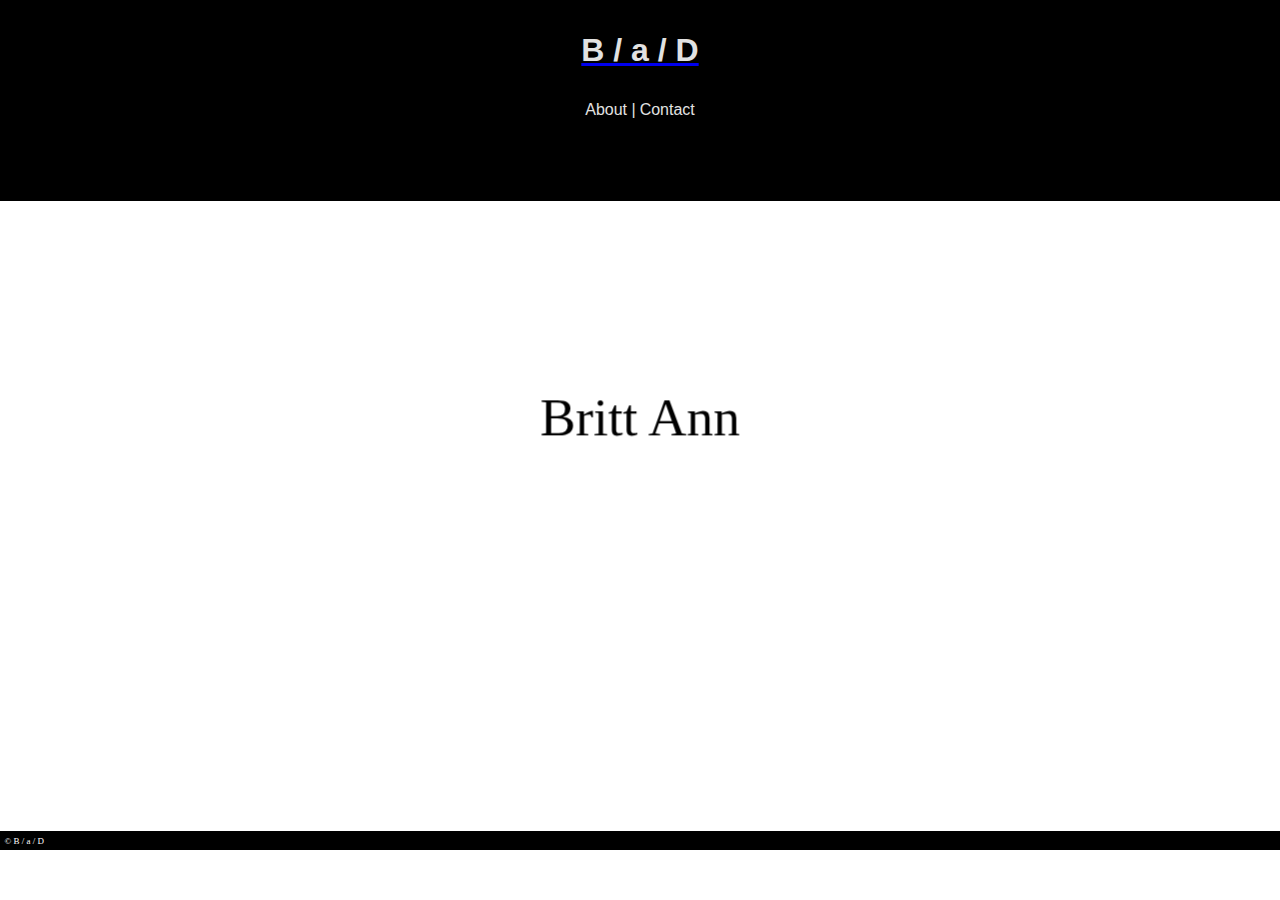
==== index.html @ 4c4cefb6 "started" ====
<!DOCTYPE html>
<html lang="en-ca">
<head>
    <link rel="shortcut icon" href="images/favicon.ico">
    <meta charset="utf-8">
    <title>Britt Ann</title>
    <meta name="viewport" content="width=device-width, initial-scale-1">
    <link href="css/grid.css" rel="stylesheet">
    <link href="css/type.css" rel="stylesheet">
    <link href="css/main.css" rel="stylesheet">
</head>
<body>
 
    <header role="banner" class= "masthead">
            <a href="index.html"><h1 class="title">B / a / D</h1></a>
            
            <nav id="navigation" role="navigation" class="navbar">
                <ul class="nav">
                    <li><a  class="island-1-2" href="#about">About |</a></li>
                    <li><a class="island-1-2" href="#contact">Contact</a></li>
                </ul>
            </nav>
        </div> 
    </div>
</header>


<div class="wrapper">
    <div class="parallax-group"> 
    
    <div class="back"></div>
        
    <p class="middle">Britt Ann</p>
    
    <div class="front"> 
    <h1 id="about">About</h1>
    <p class="paragraph">Lorem ipsum dolor sit amet, consectetur adipiscing elit, sed do eiusmod tempor incididunt ut labore et dolore magna aliqua. Ut enim ad minim veniam, quis nostrud exercitation ullamco laboris nisi ut aliquip ex ea commodo consequat. Duis aute irure dolor in reprehenderit in voluptate velit esse cillum dolore eu fugiat nulla pariatur. Excepteur sint occaecat cupidatat non proident, sunt in culpa qui officia deserunt mollit anim id est laborum.</p>
    </div> 
        
    <div class="second"> 
    <h1 id="contact" class="contact">Contact</h1>
         <ul>
        <li class="list">613-276-3485</li>
        <li class="list">delgatyb@gmail.com</li>
        <li class="list"><a class="style" href="https://www.linkedin.com/pub/brittany-delgaty/58/5b3/9a4" >ca.linkedin.com/pub/brittany-delgaty/58/5b3/9a4</a></li>
    </ul>
    </div> 
</div>
</div>

<footer class="footer">
    <p class="script" role="contentinfo">© B / a / D</p>
</footer>

</body>
</html>
---- css/main.css ----
@-moz-viewport { width: device-width; scale: 1; }
@-ms-viewport { width: device-width; scale: 1; }
@-o-viewport { width: device-width; scale: 1; }
@-webkit-viewport { width: device-width; scale: 1; }
@viewport { width: device-width; scale: 1; }

html {
    box-sizing: border-box;
    margin: 0;
    padding: 0;

    -moz-text-size-adjust: 100%;
    -ms-text-size-adjust: 100%;
    -webkit-text-size-adjust: 100%;
    text-size-adjust: 100%;
}



*, *::before, *::after {
    box-sizing: inherit;
}

body {
    margin: 0;
}

.nav {
  padding: 0;
    margin: 0;
}

.nav li {
  display: block;
}

.nav a,
.nav a:link,
.nav a:visited {
  display: block;

    color: #e2e2e2;
    font-size: 1em;
    font-family: 'Helvetica', sans-serif;
    text-decoration: none;
}

.nav a:hover,
.nav a:focus,
.nav a:active,
.nav .nav-current,
.nav .nav-current:link,
.nav .nav-current:visited {
  background-color: #FFFFFF;

  color: black;
}

.masthead {
    background-color:black;
    background-size: cover;
    margin: 0;
    text-decoration: none;
}


.navbar {
    height: 100px;
    text-align: center;
}

.navbar li {
 display: inline-block;
}

.title {
    color: #e2e2e2;
    margin: 0;
    padding: 1em;
    text-align:center;
    font-family: 'Helvetica', sans-serif;
    font-size: 2em;
    text-decoration: none;
}

.fixed-nav-bar {
  position: fixed;
  top: 0;
  left: 0;
  z-index: 9999;
  width: 100%;
  height: 50px;

}


.wrapper {
    height: 70vh;
    overflow-x: hidden;
    overflow-y: auto;
    
-webkit-overflow-scrolling: touch;
    
    perspective: 1px;
}

.parallax-group {
    transform-style: preserve-3d;
    
}

.back {
    background-color: #R4R4R4;
    no-repeat center center / cover;
    padding-top: 62.5%;
    transform: translateZ(-1px) scale(4);
    position: relative;
    top: calc(((100vh - 62.5vw) / 4) * -2); 
    
}


.middle {
    transform: translateZ(-0.5px);
    margin: 0;
    position: absolute;
    left: 0;
    width: 100%;
    text-align: center;
    font-size: 5rem;
    top: 10%
    
}

.front {
    background-color: #33CCCC;
    color: white;
    padding: 1em 1em;
    text-align: center;
}

.contact {
    color: black;
    padding: 1em 1em;
    text-align: center;
}

.script {
    font-size: 9px;
    padding: .5em;
    margin: 1.5em;
    background-color: black;
    color: white;
    margin: 0;
    
    
}

@media only screen and (min-width: 38em) {
.paragraph {
    padding-left: 5em;
}
}

@media only screen and (min-width: 50em) {

.paragraph {
    padding-left: 10em;
    padding-right: 10em;
}
    
    
}
    
@media only screen and (min-width: 60em) {

.paragraph {
        padding-left: 20em;
    padding-right: 20em;
}
        
}
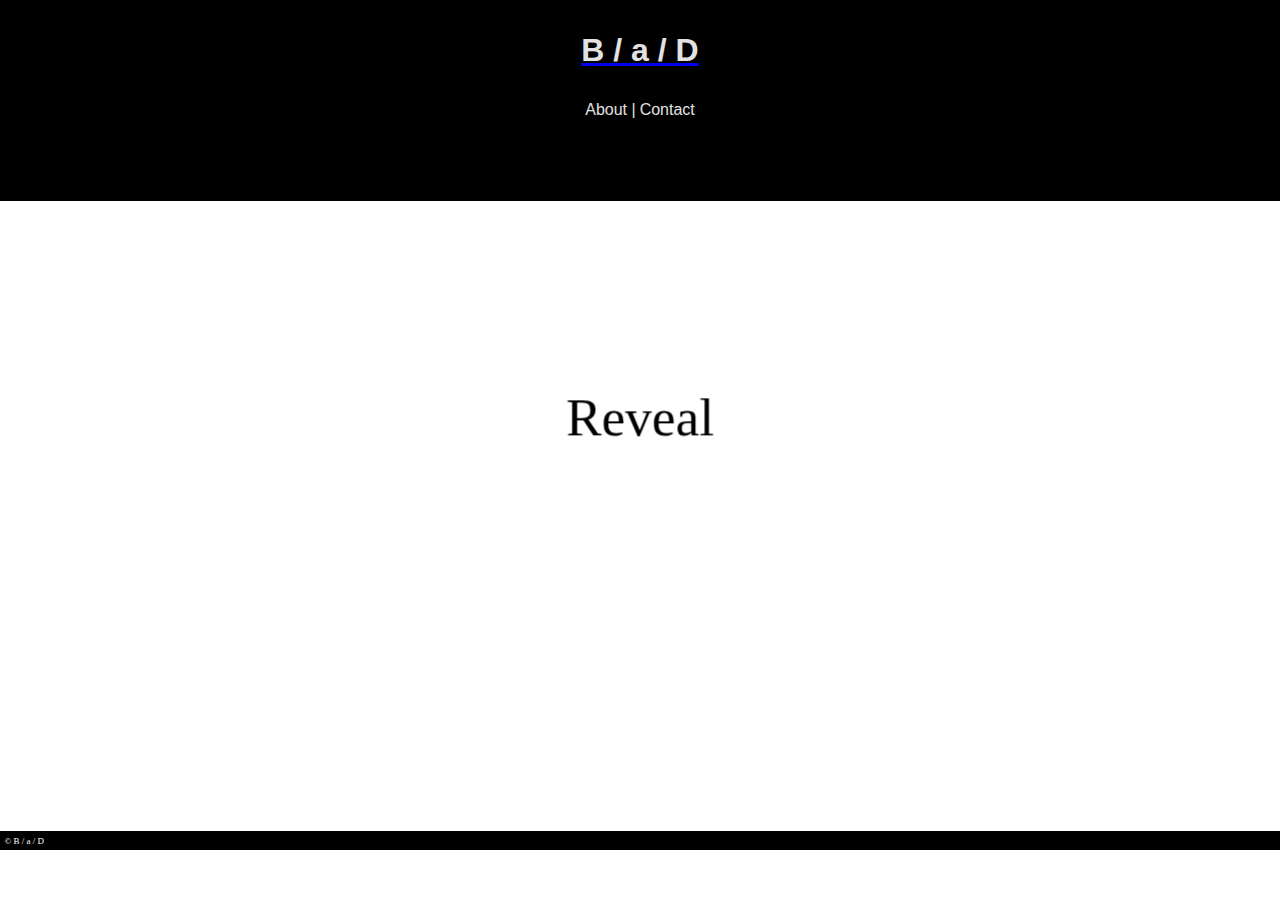
==== commit e7e2278f: "added" ====
--- a/index.html
+++ b/index.html
@@ -30,7 +30,7 @@
     
     <div class="back"></div>
         
-    <p class="middle">Britt Ann</p>
+    <p class="middle">Reveal</p>
     
     <div class="front"> 
     <h1 id="about">About</h1>
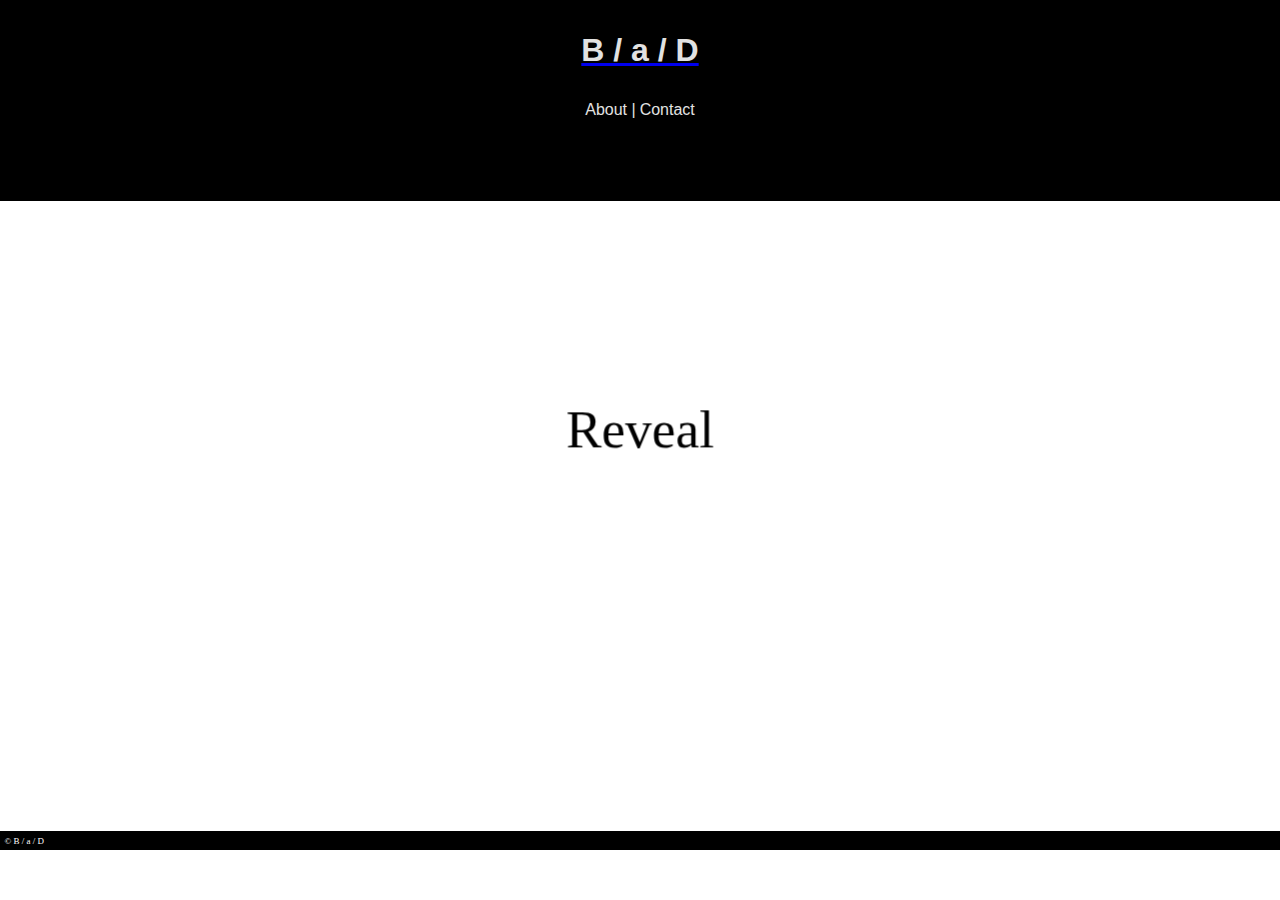
==== commit dfe59849: "new" ====
--- a/index.html
+++ b/index.html
@@ -38,11 +38,11 @@
     </div> 
         
     <div class="second"> 
+    <div> <img src="images/fb.png"> <img src="images/twitter.png"> </div>    
     <h1 id="contact" class="contact">Contact</h1>
          <ul>
         <li class="list">613-276-3485</li>
         <li class="list">delgatyb@gmail.com</li>
-        <li class="list"><a class="style" href="https://www.linkedin.com/pub/brittany-delgaty/58/5b3/9a4" >ca.linkedin.com/pub/brittany-delgaty/58/5b3/9a4</a></li>
     </ul>
     </div> 
 </div>
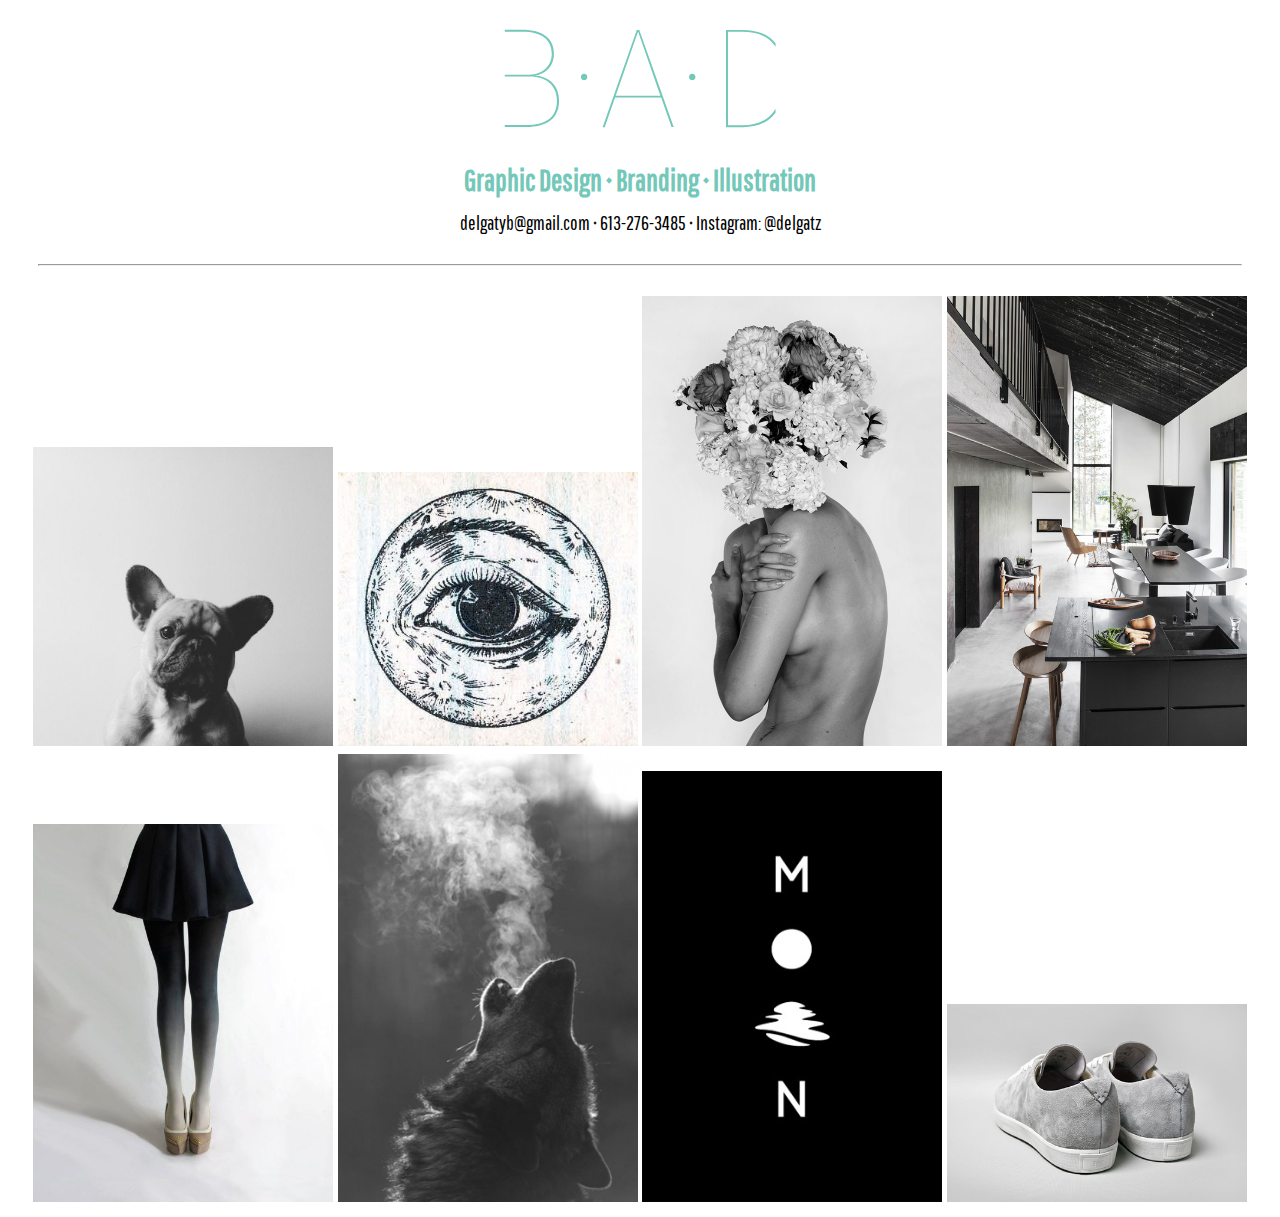
==== commit b405347a: "New Website created" ====
--- a/index.html
+++ b/index.html
@@ -8,49 +8,32 @@
     <link href="css/grid.css" rel="stylesheet">
     <link href="css/type.css" rel="stylesheet">
     <link href="css/main.css" rel="stylesheet">
+    <link href='https://fonts.googleapis.com/css?family=Pathway+Gothic+One' rel='stylesheet' type='text/css'>
 </head>
-<body>
+<body class="body">
+     <ul class="skip-links">
+        <li> <a href="#main">Jump to main content</a></li>
+        <li> <a href="#nav">Jump to navigation</a></li>
+    </ul>
  
     <header role="banner" class= "masthead">
-            <a href="index.html"><h1 class="title">B / a / D</h1></a>
-            
-            <nav id="navigation" role="navigation" class="navbar">
-                <ul class="nav">
-                    <li><a  class="island-1-2" href="#about">About |</a></li>
-                    <li><a class="island-1-2" href="#contact">Contact</a></li>
-                </ul>
-            </nav>
-        </div> 
-    </div>
+            <a href="index.html"><img class="title" src="images/bad.svg" alt="wordmark"></a>
+        <h2 class="info push-0">Graphic Design • Branding • Illustration</h2>
+        <p class="secondinfo"> delgatyb@gmail.com • 613-276-3485 • Instagram: @delgatz </p>
 </header>
+    <hr class="hr">
 
-
-<div class="wrapper">
-    <div class="parallax-group"> 
-    
-    <div class="back"></div>
-        
-    <p class="middle">Reveal</p>
-    
-    <div class="front"> 
-    <h1 id="about">About</h1>
-    <p class="paragraph">Lorem ipsum dolor sit amet, consectetur adipiscing elit, sed do eiusmod tempor incididunt ut labore et dolore magna aliqua. Ut enim ad minim veniam, quis nostrud exercitation ullamco laboris nisi ut aliquip ex ea commodo consequat. Duis aute irure dolor in reprehenderit in voluptate velit esse cillum dolore eu fugiat nulla pariatur. Excepteur sint occaecat cupidatat non proident, sunt in culpa qui officia deserunt mollit anim id est laborum.</p>
-    </div> 
-        
-    <div class="second"> 
-    <div> <img src="images/fb.png"> <img src="images/twitter.png"> </div>    
-    <h1 id="contact" class="contact">Contact</h1>
-         <ul>
-        <li class="list">613-276-3485</li>
-        <li class="list">delgatyb@gmail.com</li>
-    </ul>
-    </div> 
-</div>
+<div class="unit unit-xs-1 unit-s-1 unit-m-1-2 unit-l-1-2">
+<img class="pug" src="images/dog.jpg" alt="pug">
+<img class="pug" src="images/eye.jpg" alt="eye">
+<img class="pug" src="images/flowers.jpg" alt="head of flowers">
+<img class="pug" src="images/kitchen.jpg" alt="dream kitchen">
+<img class="pug" src="images/tights.jpg" alt="nice tights">
+<img class="pug" src="images/wolf.jpg" alt="wolf">
+<img class="pug" src="images/moons.jpg" alt="moon">
+<img class="pug" src="images/shoes.jpg" alt="shoes">
 </div>
 
-<footer class="footer">
-    <p class="script" role="contentinfo">© B / a / D</p>
-</footer>
 
 </body>
 </html>--- a/css/grid.css
+++ b/css/grid.css
@@ -0,0 +1,192 @@
+.grid {
+  margin: 0;
+  padding: 0;
+  letter-spacing: -0.31em;
+  text-rendering: optimizespeed;
+  display: -webkit-flex;
+  -webkit-flex-flow: row wrap;
+  display: -ms-flexbox;
+  -ms-flex-flow: row wrap;
+  display: flex;
+  flex-flow: row wrap;
+}
+
+.grid-bottom {
+  -webkit-align-items: flex-end;
+  -ms-align-items: flex-end;
+  align-items: flex-end;
+}
+
+.grid-middle {
+  -webkit-align-items: center;
+  -ms-align-items: center;
+  align-items: center;
+}
+
+.grid-stretch {
+  -webkit-align-items: stretch;
+  -ms-align-items: stretch;
+  align-items: stretch;
+}
+
+.opera-only :-o-prefocus, .grid {
+  word-spacing: -0.43em;
+}
+
+.unit {
+  letter-spacing: normal;
+  text-rendering: auto;
+  vertical-align: top;
+  word-spacing: normal;
+  display: inline-block;
+  visibility: visible;
+}
+
+.grid-bottom .unit {
+  vertical-align: bottom;
+}
+
+.grid-middle .unit {
+  vertical-align: middle;
+}
+
+.unit[class*="push-"],
+.unit[class*="pull-"] {
+  position: relative;
+}
+
+.unit-xs-hidden {
+  display: none;
+  visibility: hidden;
+}
+
+.unit-xs-centered {
+  margin: 0 auto;
+}
+
+.unit-xs-1, .xs-1 {
+  display: block;
+  visibility: visible;
+  width: 100%;
+}
+
+.unit-offset-xs-0 {
+  margin-left: 0;
+}
+
+.unit-push-xs-0,
+.unit-pull-xs-0 {
+  left: 0;
+}
+
+.unit-xs-1-2, .xs-1-2 {
+  width: 50.0000%;
+}
+
+.unit-offset-xs-1-2 {
+  margin-left: 50.0000%;
+}
+
+.unit-push-xs-1-2 {
+  left: 50.0000%;
+}
+
+.unit-pull-xs-1-2 {
+  left: -50.0000%;
+}
+
+.unit-xs-1-3, .xs-1-3 {
+  width: 33.3333%;
+}
+
+.unit-offset-xs-1-3 {
+  margin-left: 33.3333%;
+}
+
+.unit-push-xs-1-3 {
+  left: 33.3333%;
+}
+
+.unit-pull-xs-1-3 {
+  left: -33.3333%;
+}
+
+.unit-xs-2-3, .xs-2-3 {
+  width: 66.6667%;
+}
+
+.unit-offset-xs-2-3 {
+  margin-left: 66.6667%;
+}
+
+.unit-push-xs-2-3 {
+  left: 66.6667%;
+}
+
+.unit-pull-xs-2-3 {
+  left: -66.6667%;
+}
+
+.unit-xs-1-4, .xs-1-4 {
+  width: 25.0000%;
+}
+
+.unit-offset-xs-1-4 {
+  margin-left: 25.0000%;
+}
+
+.unit-push-xs-1-4 {
+  left: 25.0000%;
+}
+
+.unit-pull-xs-1-4 {
+  left: -25.0000%;
+}
+
+.unit-xs-3-4, .xs-3-4 {
+  width: 75.0000%;
+}
+
+.unit-offset-xs-3-4 {
+  margin-left: 75.0000%;
+}
+
+.unit-push-xs-3-4 {
+  left: 75.0000%;
+}
+
+.unit-pull-xs-3-4 {
+  left: -75.0000%;
+}
+
+.unit-xs-1-2,.xs-1-2,.unit-xs-1-3,.xs-1-3,.unit-xs-2-3,.xs-2-3,.unit-xs-1-4,.xs-1-4,.unit-xs-3-4,.xs-3-4 {
+  display: inline-block;
+  visibility: visible;
+}
+
+.unit-content-distribute {
+  display: -ms-flexbox;
+  display: -webkit-flex;
+  display: flex;
+  -ms-flex-direction: column;
+  -webkit-flex-direction: column;
+  flex-direction: column;
+  -ms-flex-pack: justify;
+  -webkit-justify-content: space-between;
+  justify-content: space-between;
+  -ms-flex-align: center;
+  -webkit-align-items: center;
+  align-items: center;
+}
+
+.content-fill {
+  -ms-flex-grow: 2;
+  -webkit-flex-grow: 2;
+  flex-grow: 2;
+}
+
+.content-shrink {
+  -ms-align-self: center;
+  -webkit-align-self: center;
+  align-self: center;
+}
--- a/css/type.css
+++ b/css/type.css
@@ -0,0 +1,212 @@
+html {
+  font: normal 100%/1.5 Georgia,serif;
+}
+
+@media only screen and (min-width: 60em) {
+
+  html {
+    font-size: 110%;
+  }
+
+}
+
+@media only screen and (min-width: 90em) {
+
+  html {
+    font-size: 120%;
+  }
+
+}
+
+@media only screen and (min-width: 120em) {
+
+  html {
+    font-size: 130%;
+  }
+
+}
+
+h1, h2, h3, h4, h5, h6,
+p, ul, ol, dl, dd, figure,
+blockquote, details, hr,
+fieldset, pre, table {
+  margin: 0 0 1.5rem;
+}
+
+.yotta {
+  font-size: 2.2807rem;
+  line-height: 1.3154;
+}
+
+.zetta {
+  font-size: 2.0273rem;
+  line-height: 1.4798;
+}
+
+h1, .exa {
+  font-size: 1.8020rem;
+  line-height: 1.6648;
+}
+
+h2, .peta {
+  font-size: 1.6018rem;
+  line-height: 1.8729;
+}
+
+h3, .tera {
+  font-size: 1.4238rem;
+  line-height: 1.0535;
+}
+
+h4, .giga {
+  font-size: 1.2656rem;
+  line-height: 1.1852;
+}
+
+h5, .mega {
+  font-size: 1.1250rem;
+  line-height: 1.3333;
+}
+
+h6, .kilo {
+  font-size: 1.0000rem;
+  line-height: 1.5000;
+}
+
+small, .milli {
+  font-size: 0.8889rem;
+  line-height: 1.6875;
+}
+
+.micro {
+  font-size: 0.7901rem;
+  line-height: 1.8984;
+}
+
+sub,
+sup {
+  font-size: 75%;
+  line-height: 1px;
+  position: relative;
+  vertical-align: baseline;
+}
+
+sup {
+  top: -0.5em;
+}
+
+sub {
+  bottom: -0.25em;
+}
+
+.text-left {
+  text-align: left;
+}
+
+.text-right {
+  text-align: right;
+}
+
+.text-center {
+  text-align: center;
+}
+
+.normal {
+  font-weight: normal;
+}
+
+.bold {
+  font-weight: bold;
+}
+
+.italic {
+  font-style: italic;
+}
+
+.push {
+  margin-bottom: 1.5rem;
+}
+
+.push-none, .push-0 {
+  margin-bottom: 0;
+}
+
+.push-double, .push-2 {
+  margin-bottom: 3.0000rem;
+}
+
+.push-half, .push-1-2 {
+  margin-bottom: 0.7500rem;
+}
+
+.push-quarter, .push-1-4 {
+  margin-bottom: 0.3750rem;
+}
+
+.pad-top, .pad-t {
+  padding-top: 1.5rem;
+}
+
+.pad-bottom, .pad-b {
+  padding-bottom: 1.5rem;
+}
+
+.pad-top-double, .pad-t-2 {
+  padding-top: 3.0000rem;
+}
+
+.pad-bottom-double, .pad-b-2 {
+  padding-bottom: 3.0000rem;
+}
+
+.pad-top-half, .pad-t-1-2 {
+  padding-top: 0.7500rem;
+}
+
+.pad-bottom-half, .pad-b-1-2 {
+  padding-bottom: 0.7500rem;
+}
+
+.pad-top-quarter, .pad-t-1-4 {
+  padding-top: 0.3750rem;
+}
+
+.pad-bottom-quarter, .pad-b-1-4 {
+  padding-bottom: 0.3750rem;
+}
+
+.island {
+  padding: 1.5rem;
+}
+
+.island-double, .island-2 {
+  padding: 3.0000rem;
+}
+
+.island-half, .island-1-2 {
+  padding: 0.7500rem;
+}
+
+.island-quarter, .island-1-4 {
+  padding: 0.3750rem;
+}
+
+.gutter {
+  padding-left: 1.5rem;
+  padding-right: 1.5rem;
+}
+
+.gutter-double, .gutter-2 {
+  padding-left: 3.0000rem;
+  padding-right: 3.0000rem;
+}
+
+.gutter-half, .gutter-1-2 {
+  padding-left: 0.7500rem;
+  padding-right: 0.7500rem;
+}
+
+.gutter-quarter, .gutter-1-4 {
+  padding-left: 0.3750rem;
+  padding-right: 0.3750rem;
+}
--- a/css/main.css
+++ b/css/main.css
@@ -1,182 +1,52 @@
-@-moz-viewport { width: device-width; scale: 1; }
-@-ms-viewport { width: device-width; scale: 1; }
-@-o-viewport { width: device-width; scale: 1; }
-@-webkit-viewport { width: device-width; scale: 1; }
-@viewport { width: device-width; scale: 1; }
-
-html {
-    box-sizing: border-box;
-    margin: 0;
-    padding: 0;
-
-    -moz-text-size-adjust: 100%;
-    -ms-text-size-adjust: 100%;
-    -webkit-text-size-adjust: 100%;
-    text-size-adjust: 100%;
+.skip-links {
+  margin: 0;
+  padding: 0;
+  list-style-type: none;
 }
 
-
-
-*, *::before, *::after {
-    box-sizing: inherit;
+.skip-links a {
+  padding: 0.5em 0.75em;
+  position: absolute;
+  top: -3em;
+  z-index: 10000; /* To make sure they're always on top */
+  background-color: #000;
+  color: #fff;
+  font-size: 1.125rem;
+  font-weight: bold;
+  text-decoration: none;
 }
 
-body {
-    margin: 0;
-}
-
-.nav {
-  padding: 0;
-    margin: 0;
-}
-
-.nav li {
-  display: block;
-}
-
-.nav a,
-.nav a:link,
-.nav a:visited {
-  display: block;
-
-    color: #e2e2e2;
-    font-size: 1em;
-    font-family: 'Helvetica', sans-serif;
-    text-decoration: none;
-}
-
-.nav a:hover,
-.nav a:focus,
-.nav a:active,
-.nav .nav-current,
-.nav .nav-current:link,
-.nav .nav-current:visited {
-  background-color: #FFFFFF;
-
-  color: black;
+.skip-links a:focus {
+  top: 0;
 }
 
 .masthead {
-    background-color:black;
-    background-size: cover;
-    margin: 0;
-    text-decoration: none;
-}
-
-
-.navbar {
-    height: 100px;
     text-align: center;
 }
 
-.navbar li {
- display: inline-block;
+.pug {
+    width: 300px;
+}
+
+.body {
+    text-align: center;
+}
+
+.info {
+    font-family: 'Pathway Gothic One', sans-serif;
+    font-size: 30px;
+    color: #73c8b9;
+}
+
+.secondinfo {
+    font-family: 'Pathway Gothic One', sans-serif;
+    font-size: 20px;
+}
+
+.hr {
+    margin: 0 30px 30px 30px;
 }
 
 .title {
-    color: #e2e2e2;
-    margin: 0;
-    padding: 1em;
-    text-align:center;
-    font-family: 'Helvetica', sans-serif;
-    font-size: 2em;
-    text-decoration: none;
-}
-
-.fixed-nav-bar {
-  position: fixed;
-  top: 0;
-  left: 0;
-  z-index: 9999;
-  width: 100%;
-  height: 50px;
-
-}
-
-
-.wrapper {
-    height: 70vh;
-    overflow-x: hidden;
-    overflow-y: auto;
-    
--webkit-overflow-scrolling: touch;
-    
-    perspective: 1px;
-}
-
-.parallax-group {
-    transform-style: preserve-3d;
-    
-}
-
-.back {
-    background-color: #R4R4R4;
-    no-repeat center center / cover;
-    padding-top: 62.5%;
-    transform: translateZ(-1px) scale(4);
-    position: relative;
-    top: calc(((100vh - 62.5vw) / 4) * -2); 
-    
-}
-
-
-.middle {
-    transform: translateZ(-0.5px);
-    margin: 0;
-    position: absolute;
-    left: 0;
-    width: 100%;
-    text-align: center;
-    font-size: 5rem;
-    top: 10%
-    
-}
-
-.front {
-    background-color: #33CCCC;
-    color: white;
-    padding: 1em 1em;
-    text-align: center;
-}
-
-.contact {
-    color: black;
-    padding: 1em 1em;
-    text-align: center;
-}
-
-.script {
-    font-size: 9px;
-    padding: .5em;
-    margin: 1.5em;
-    background-color: black;
-    color: white;
-    margin: 0;
-    
-    
-}
-
-@media only screen and (min-width: 38em) {
-.paragraph {
-    padding-left: 5em;
-}
-}
-
-@media only screen and (min-width: 50em) {
-
-.paragraph {
-    padding-left: 10em;
-    padding-right: 10em;
-}
-    
-    
-}
-    
-@media only screen and (min-width: 60em) {
-
-.paragraph {
-        padding-left: 20em;
-    padding-right: 20em;
-}
-        
-}
+    width: 300px;
+}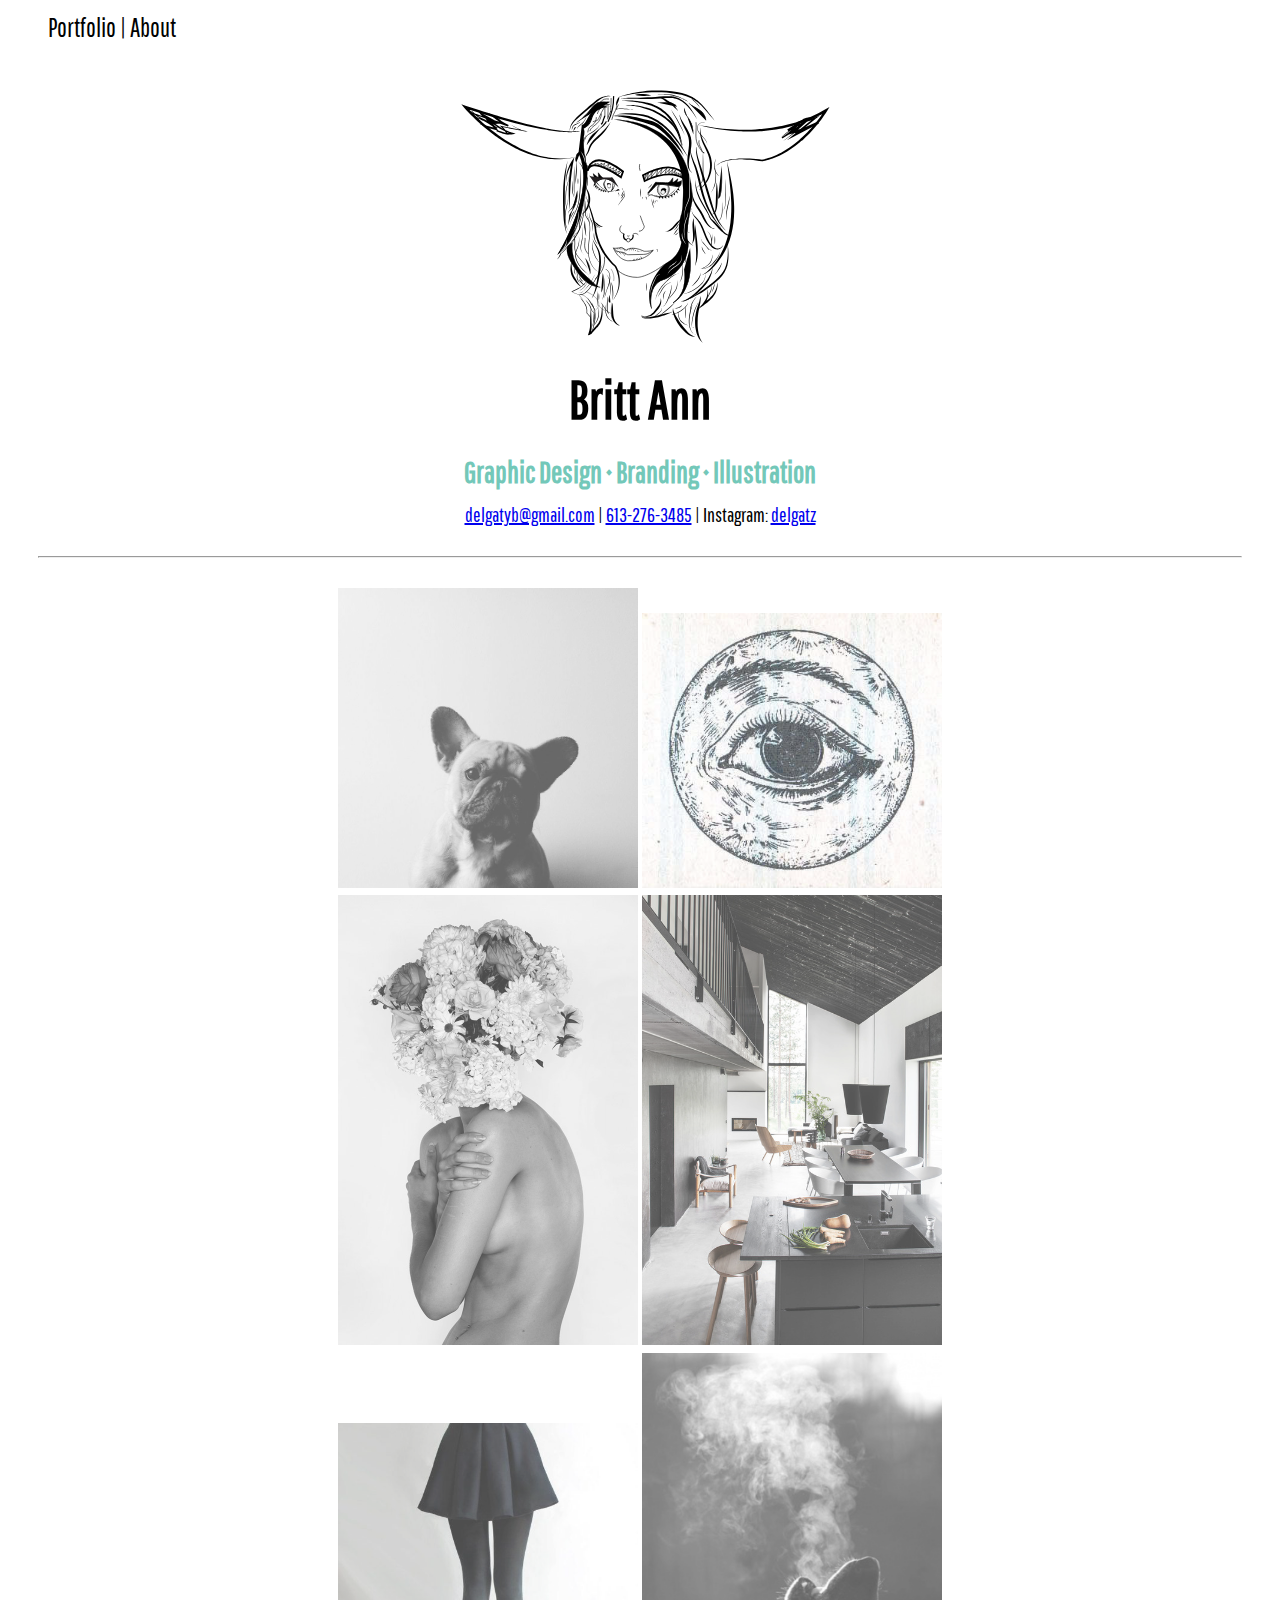
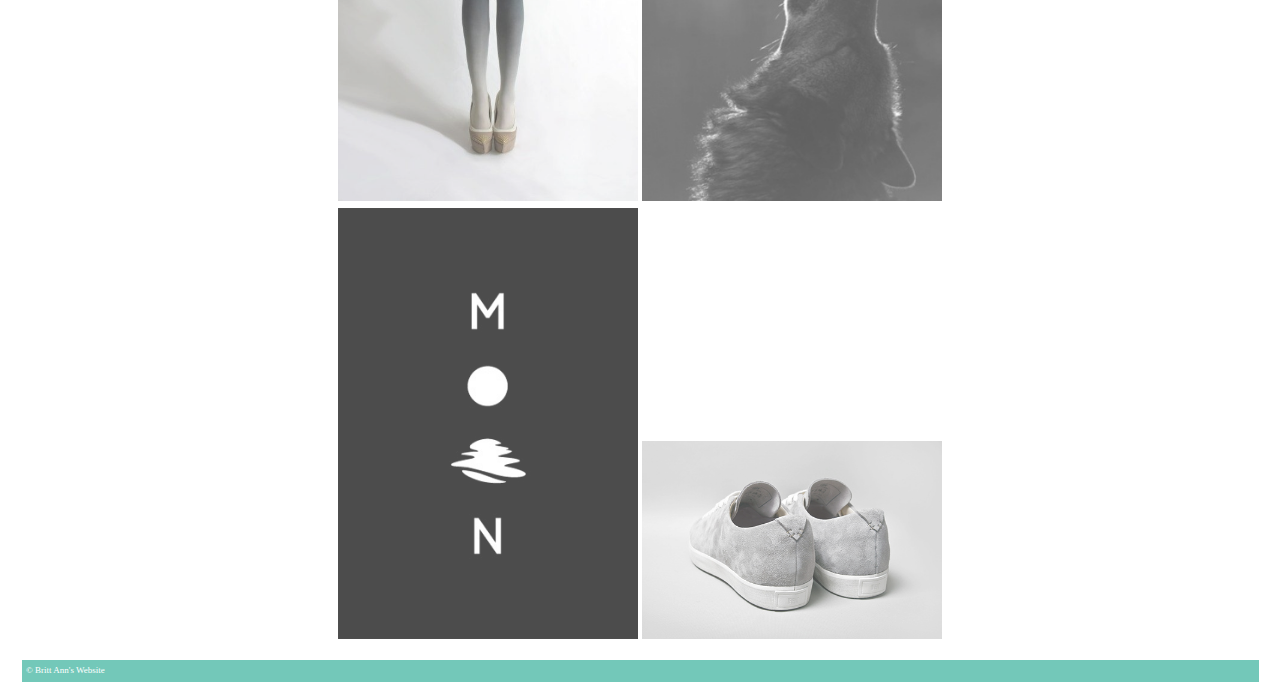
==== commit 10f2c21f: "links made" ====
--- a/index.html
+++ b/index.html
@@ -15,15 +15,21 @@
         <li> <a href="#main">Jump to main content</a></li>
         <li> <a href="#nav">Jump to navigation</a></li>
     </ul>
- 
+    
+  <nav class="navbar" id="top nav" role="nav">
+            <ul>
+            <li><a class="navlinks" href="index.html">Portfolio |</a></li> 
+            <li><a class="navlinks" href="about.html">About</a></li>
+            </ul>
+            </nav>
     <header role="banner" class= "masthead">
-            <a href="index.html"><img class="title" src="images/bad.svg" alt="wordmark"></a>
+            <a href="index.html"><img class="title push-0" src="images/me-three.svg" alt="graphic of me"></a>
+        <h1 class="name">Britt Ann</h1>
         <h2 class="info push-0">Graphic Design • Branding • Illustration</h2>
-        <p class="secondinfo"> delgatyb@gmail.com • 613-276-3485 • Instagram: @delgatz </p>
+        <p class="secondinfo"> <a href="mailto:delgatyb@gmail.com">delgatyb@gmail.com</a> | <a href="tel:+16132763485">613-276-3485</a> | Instagram: <a href="https://www.instagram.com/delgatz/">delgatz</a></p>
 </header>
     <hr class="hr">
-
-<div class="unit unit-xs-1 unit-s-1 unit-m-1-2 unit-l-1-2">
+<div class="unit unit-xs-1 unit-s-1 unit-m-1-2 unit-l-1-2" role="main">
 <img class="pug" src="images/dog.jpg" alt="pug">
 <img class="pug" src="images/eye.jpg" alt="eye">
 <img class="pug" src="images/flowers.jpg" alt="head of flowers">
@@ -34,6 +40,12 @@
 <img class="pug" src="images/shoes.jpg" alt="shoes">
 </div>
 
+    
+    
+<footer>
+    <p class="script footer" role="footerinfo">© Britt Ann's Website</p>
+</footer>
+
 
 </body>
 </html>--- a/css/grid.css
+++ b/css/grid.css
@@ -1,3 +1,8 @@
+/*
+  Gridifier || Code released under the UNLICENSE
+  http://gridifier.web-dev.tools/#xs,4,0,0,0;s,4,25,0,0;m,4,38,1,1;l,4,60,1,1
+*/
+
 .grid {
   margin: 0;
   padding: 0;
@@ -50,8 +55,8 @@
   vertical-align: middle;
 }
 
-.unit[class*="push-"],
-.unit[class*="pull-"] {
+[class*="unit-push-"],
+[class*="unit-pull-"] {
   position: relative;
 }
 
@@ -70,98 +75,299 @@
   width: 100%;
 }
 
-.unit-offset-xs-0 {
-  margin-left: 0;
-}
-
-.unit-push-xs-0,
-.unit-pull-xs-0 {
-  left: 0;
-}
-
 .unit-xs-1-2, .xs-1-2 {
   width: 50.0000%;
 }
 
-.unit-offset-xs-1-2 {
-  margin-left: 50.0000%;
-}
-
-.unit-push-xs-1-2 {
-  left: 50.0000%;
-}
-
-.unit-pull-xs-1-2 {
-  left: -50.0000%;
-}
-
 .unit-xs-1-3, .xs-1-3 {
   width: 33.3333%;
 }
 
-.unit-offset-xs-1-3 {
-  margin-left: 33.3333%;
-}
-
-.unit-push-xs-1-3 {
-  left: 33.3333%;
-}
-
-.unit-pull-xs-1-3 {
-  left: -33.3333%;
-}
-
 .unit-xs-2-3, .xs-2-3 {
   width: 66.6667%;
 }
 
-.unit-offset-xs-2-3 {
-  margin-left: 66.6667%;
-}
-
-.unit-push-xs-2-3 {
-  left: 66.6667%;
-}
-
-.unit-pull-xs-2-3 {
-  left: -66.6667%;
-}
-
 .unit-xs-1-4, .xs-1-4 {
   width: 25.0000%;
 }
 
-.unit-offset-xs-1-4 {
-  margin-left: 25.0000%;
-}
-
-.unit-push-xs-1-4 {
-  left: 25.0000%;
-}
-
-.unit-pull-xs-1-4 {
-  left: -25.0000%;
-}
-
 .unit-xs-3-4, .xs-3-4 {
   width: 75.0000%;
 }
 
-.unit-offset-xs-3-4 {
+.unit-xs-1-2,.xs-1-2,.unit-xs-1-3,.xs-1-3,.unit-xs-2-3,.xs-2-3,.unit-xs-1-4,.xs-1-4,.unit-xs-3-4,.xs-3-4 {
+  display: inline-block;
+  visibility: visible;
+}
+
+@media only screen and (min-width: 25em) {
+
+.unit-s-hidden {
+  display: none;
+  visibility: hidden;
+}
+
+.unit-s-centered {
+  margin: 0 auto;
+}
+
+.unit-s-1, .s-1 {
+  display: block;
+  visibility: visible;
+  width: 100%;
+}
+
+.unit-s-1-2, .s-1-2 {
+  width: 50.0000%;
+}
+
+.unit-s-1-3, .s-1-3 {
+  width: 33.3333%;
+}
+
+.unit-s-2-3, .s-2-3 {
+  width: 66.6667%;
+}
+
+.unit-s-1-4, .s-1-4 {
+  width: 25.0000%;
+}
+
+.unit-s-3-4, .s-3-4 {
+  width: 75.0000%;
+}
+
+.unit-s-1-2,.s-1-2,.unit-s-1-3,.s-1-3,.unit-s-2-3,.s-2-3,.unit-s-1-4,.s-1-4,.unit-s-3-4,.s-3-4 {
+  display: inline-block;
+  visibility: visible;
+}
+
+}
+
+@media only screen and (min-width: 38em) {
+
+.unit-m-hidden {
+  display: none;
+  visibility: hidden;
+}
+
+.unit-m-centered {
+  margin: 0 auto;
+}
+
+.unit-m-1, .m-1 {
+  display: block;
+  visibility: visible;
+  width: 100%;
+}
+
+.unit-offset-m-0 {
+  margin-left: 0;
+}
+
+.unit-push-m-0,
+.unit-pull-m-0 {
+  left: 0;
+}
+
+.unit-m-1-2, .m-1-2 {
+  width: 50.0000%;
+}
+
+.unit-offset-m-1-2 {
+  margin-left: 50.0000%;
+}
+
+.unit-push-m-1-2 {
+  left: 50.0000%;
+}
+
+.unit-pull-m-1-2 {
+  left: -50.0000%;
+}
+
+.unit-m-1-3, .m-1-3 {
+  width: 33.3333%;
+}
+
+.unit-offset-m-1-3 {
+  margin-left: 33.3333%;
+}
+
+.unit-push-m-1-3 {
+  left: 33.3333%;
+}
+
+.unit-pull-m-1-3 {
+  left: -33.3333%;
+}
+
+.unit-m-2-3, .m-2-3 {
+  width: 66.6667%;
+}
+
+.unit-offset-m-2-3 {
+  margin-left: 66.6667%;
+}
+
+.unit-push-m-2-3 {
+  left: 66.6667%;
+}
+
+.unit-pull-m-2-3 {
+  left: -66.6667%;
+}
+
+.unit-m-1-4, .m-1-4 {
+  width: 25.0000%;
+}
+
+.unit-offset-m-1-4 {
+  margin-left: 25.0000%;
+}
+
+.unit-push-m-1-4 {
+  left: 25.0000%;
+}
+
+.unit-pull-m-1-4 {
+  left: -25.0000%;
+}
+
+.unit-m-3-4, .m-3-4 {
+  width: 75.0000%;
+}
+
+.unit-offset-m-3-4 {
   margin-left: 75.0000%;
 }
 
-.unit-push-xs-3-4 {
+.unit-push-m-3-4 {
   left: 75.0000%;
 }
 
-.unit-pull-xs-3-4 {
+.unit-pull-m-3-4 {
   left: -75.0000%;
 }
 
-.unit-xs-1-2,.xs-1-2,.unit-xs-1-3,.xs-1-3,.unit-xs-2-3,.xs-2-3,.unit-xs-1-4,.xs-1-4,.unit-xs-3-4,.xs-3-4 {
-  display: inline-block;
-  visibility: visible;
+.unit-m-1-2,.m-1-2,.unit-m-1-3,.m-1-3,.unit-m-2-3,.m-2-3,.unit-m-1-4,.m-1-4,.unit-m-3-4,.m-3-4 {
+  display: inline-block;
+  visibility: visible;
+}
+
+}
+
+@media only screen and (min-width: 60em) {
+
+.unit-l-hidden {
+  display: none;
+  visibility: hidden;
+}
+
+.unit-l-centered {
+  margin: 0 auto;
+}
+
+.unit-l-1, .l-1 {
+  display: block;
+  visibility: visible;
+  width: 100%;
+}
+
+.unit-offset-l-0 {
+  margin-left: 0;
+}
+
+.unit-push-l-0,
+.unit-pull-l-0 {
+  left: 0;
+}
+
+.unit-l-1-2, .l-1-2 {
+  width: 50.0000%;
+}
+
+.unit-offset-l-1-2 {
+  margin-left: 50.0000%;
+}
+
+.unit-push-l-1-2 {
+  left: 50.0000%;
+}
+
+.unit-pull-l-1-2 {
+  left: -50.0000%;
+}
+
+.unit-l-1-3, .l-1-3 {
+  width: 33.3333%;
+}
+
+.unit-offset-l-1-3 {
+  margin-left: 33.3333%;
+}
+
+.unit-push-l-1-3 {
+  left: 33.3333%;
+}
+
+.unit-pull-l-1-3 {
+  left: -33.3333%;
+}
+
+.unit-l-2-3, .l-2-3 {
+  width: 66.6667%;
+}
+
+.unit-offset-l-2-3 {
+  margin-left: 66.6667%;
+}
+
+.unit-push-l-2-3 {
+  left: 66.6667%;
+}
+
+.unit-pull-l-2-3 {
+  left: -66.6667%;
+}
+
+.unit-l-1-4, .l-1-4 {
+  width: 25.0000%;
+}
+
+.unit-offset-l-1-4 {
+  margin-left: 25.0000%;
+}
+
+.unit-push-l-1-4 {
+  left: 25.0000%;
+}
+
+.unit-pull-l-1-4 {
+  left: -25.0000%;
+}
+
+.unit-l-3-4, .l-3-4 {
+  width: 75.0000%;
+}
+
+.unit-offset-l-3-4 {
+  margin-left: 75.0000%;
+}
+
+.unit-push-l-3-4 {
+  left: 75.0000%;
+}
+
+.unit-pull-l-3-4 {
+  left: -75.0000%;
+}
+
+.unit-l-1-2,.l-1-2,.unit-l-1-3,.l-1-3,.unit-l-2-3,.l-2-3,.unit-l-1-4,.l-1-4,.unit-l-3-4,.l-3-4 {
+  display: inline-block;
+  visibility: visible;
+}
+
 }
 
 .unit-content-distribute {
@@ -174,15 +380,13 @@
   -ms-flex-pack: justify;
   -webkit-justify-content: space-between;
   justify-content: space-between;
-  -ms-flex-align: center;
-  -webkit-align-items: center;
-  align-items: center;
 }
 
 .content-fill {
   -ms-flex-grow: 2;
   -webkit-flex-grow: 2;
   flex-grow: 2;
+  max-width: 100%; /* @bugfix: IE 10, 11 */
 }
 
 .content-shrink {
--- a/css/main.css
+++ b/css/main.css
@@ -24,8 +24,21 @@
     text-align: center;
 }
 
+.masthead-two {
+    text-align: right;
+    margin-right: 2em;
+}
 .pug {
     width: 300px;
+    opacity:0.7;
+    box-shadow: 0 0 0px #000000;
+}   
+
+.pug:hover {
+  
+  border-radius: 20px;
+    background-color: none;
+    opacity: 1;
 }
 
 .body {
@@ -36,11 +49,15 @@
     font-family: 'Pathway Gothic One', sans-serif;
     font-size: 30px;
     color: #73c8b9;
+    padding: 0;
+    margin: 0;
 }
 
 .secondinfo {
     font-family: 'Pathway Gothic One', sans-serif;
     font-size: 20px;
+    text-decoration: none;
+    color: black;
 }
 
 .hr {
@@ -48,5 +65,51 @@
 }
 
 .title {
-    width: 300px;
+    width: 400px;
+    text-align: center;
+    margin: 0;
+    padding: 0;
+}
+
+.image-flex {
+ width: 100%;
+display: block;
+}
+
+.name {
+    font-size: 3em;
+    font-family: 'Pathway Gothic One', sans-serif;
+    margin: 0;
+    padding: 0;
+}
+
+.navbar {
+    text-align: left;
+}
+
+.nav a,
+.nav a:link,
+.nav a:visited {
+  display: block;
+}
+
+.navlinks {
+    color: black;
+    font-size: 1.5em;
+    font-family: 'Pathway Gothic One', sans-serif;
+    text-decoration: none;
+    display: block;
+}
+
+.navbar li {
+ display: inline-block;
+}
+
+.script {
+    font-size: 9px;
+    padding: .5em;
+    margin: 1.5em;
+    background-color: #73c8b9;
+    color: white;
+    text-align: left;
 }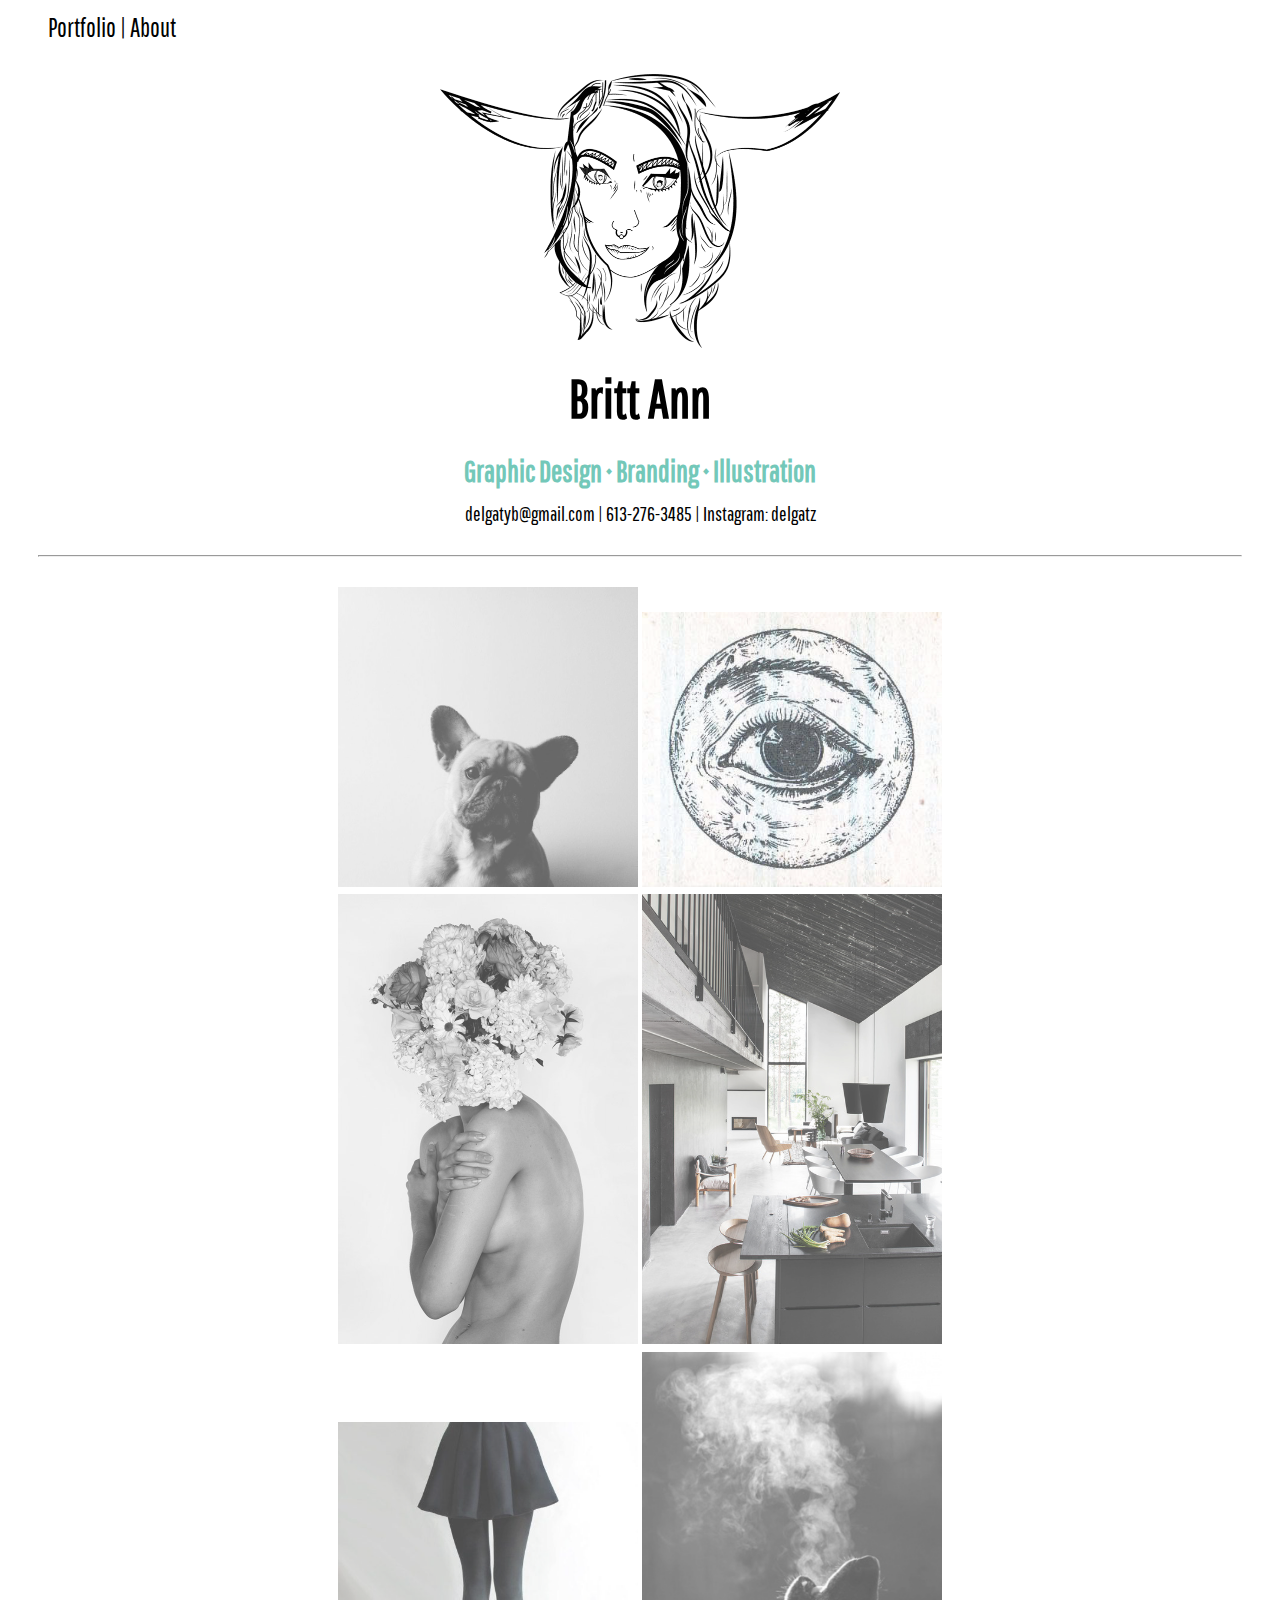
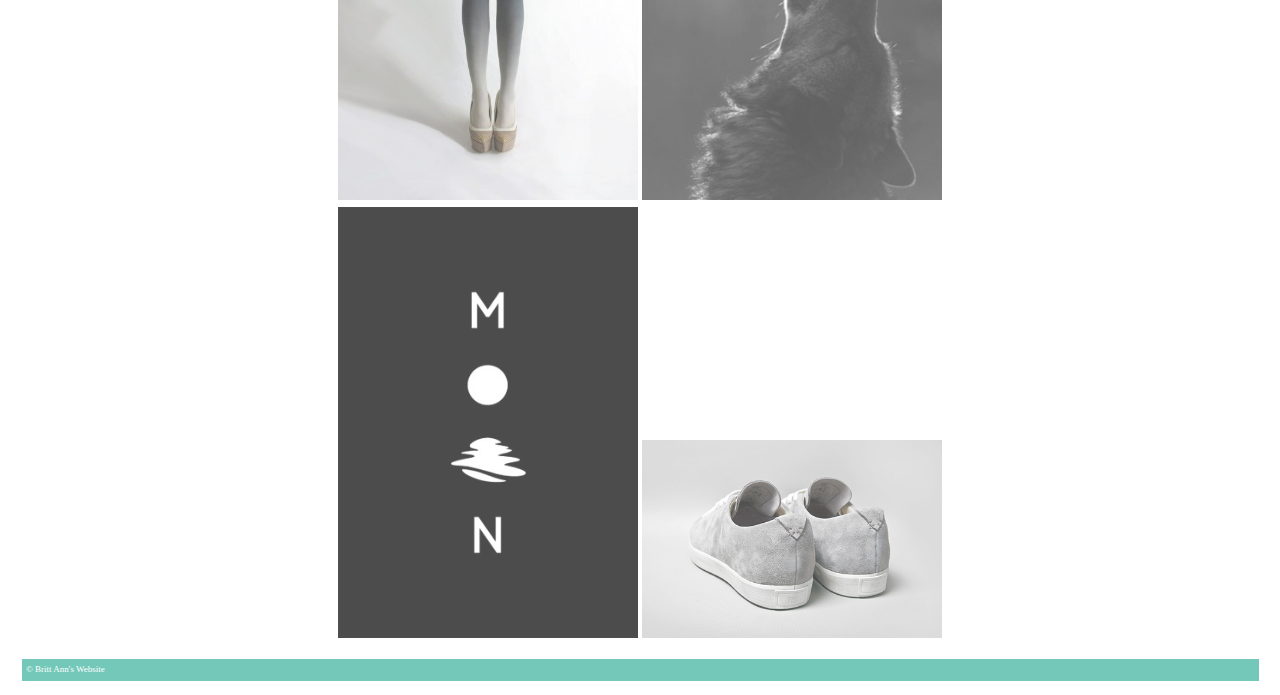
==== commit 72bc5bbe: "compressed images" ====
--- a/index.html
+++ b/index.html
@@ -23,7 +23,7 @@
             </ul>
             </nav>
     <header role="banner" class= "masthead">
-            <a href="index.html"><img class="title push-0" src="images/me-three.svg" alt="graphic of me"></a>
+            <a href="index.html"><img class="title push-0" src="images/me-three-3.png" alt="graphic of me"></a>
         <h1 class="name">Britt Ann</h1>
         <h2 class="info push-0">Graphic Design • Branding • Illustration</h2>
         <p class="secondinfo"> <a href="mailto:delgatyb@gmail.com">delgatyb@gmail.com</a> | <a href="tel:+16132763485">613-276-3485</a> | Instagram: <a href="https://www.instagram.com/delgatz/">delgatz</a></p>
--- a/css/main.css
+++ b/css/main.css
@@ -51,6 +51,11 @@
     color: #73c8b9;
     padding: 0;
     margin: 0;
+}
+
+a:hover, a:visited, a:link, a:active {
+    text-decoration: none;
+	color: inherit;
 }
 
 .secondinfo {
